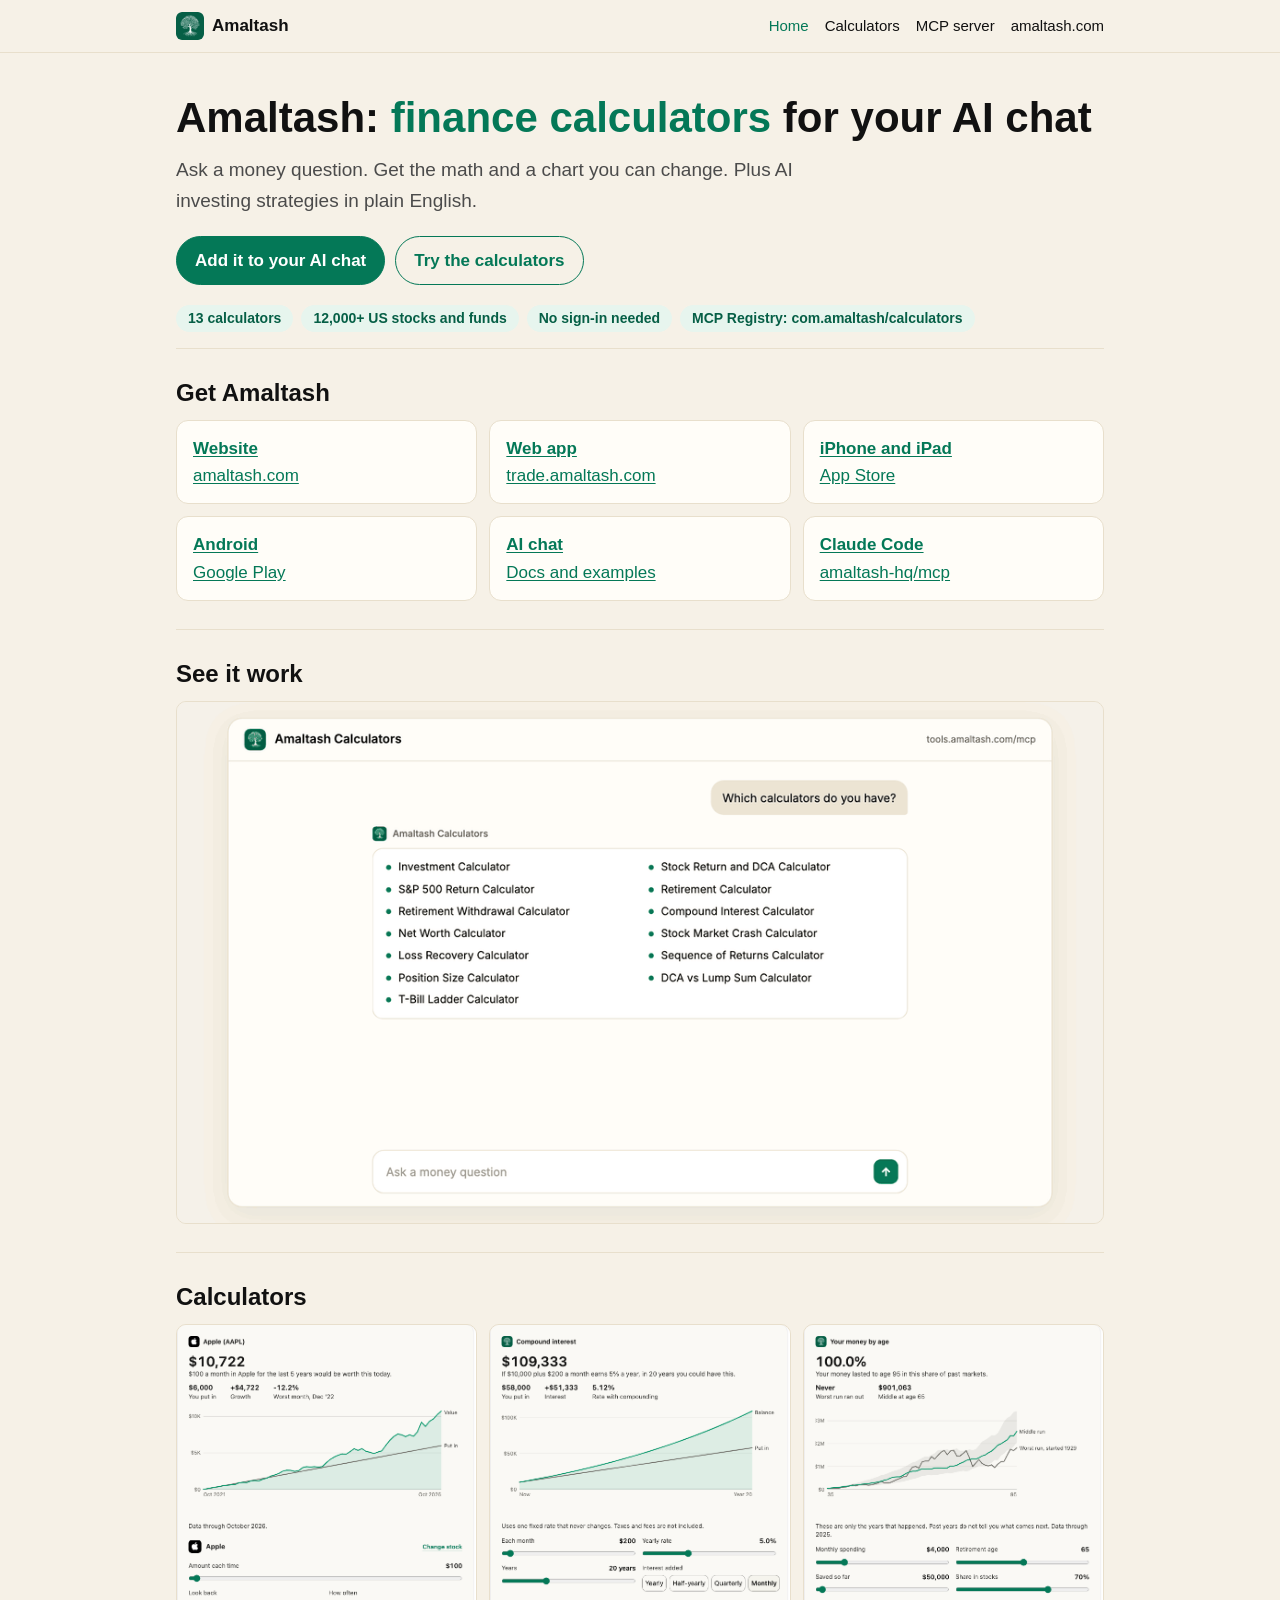
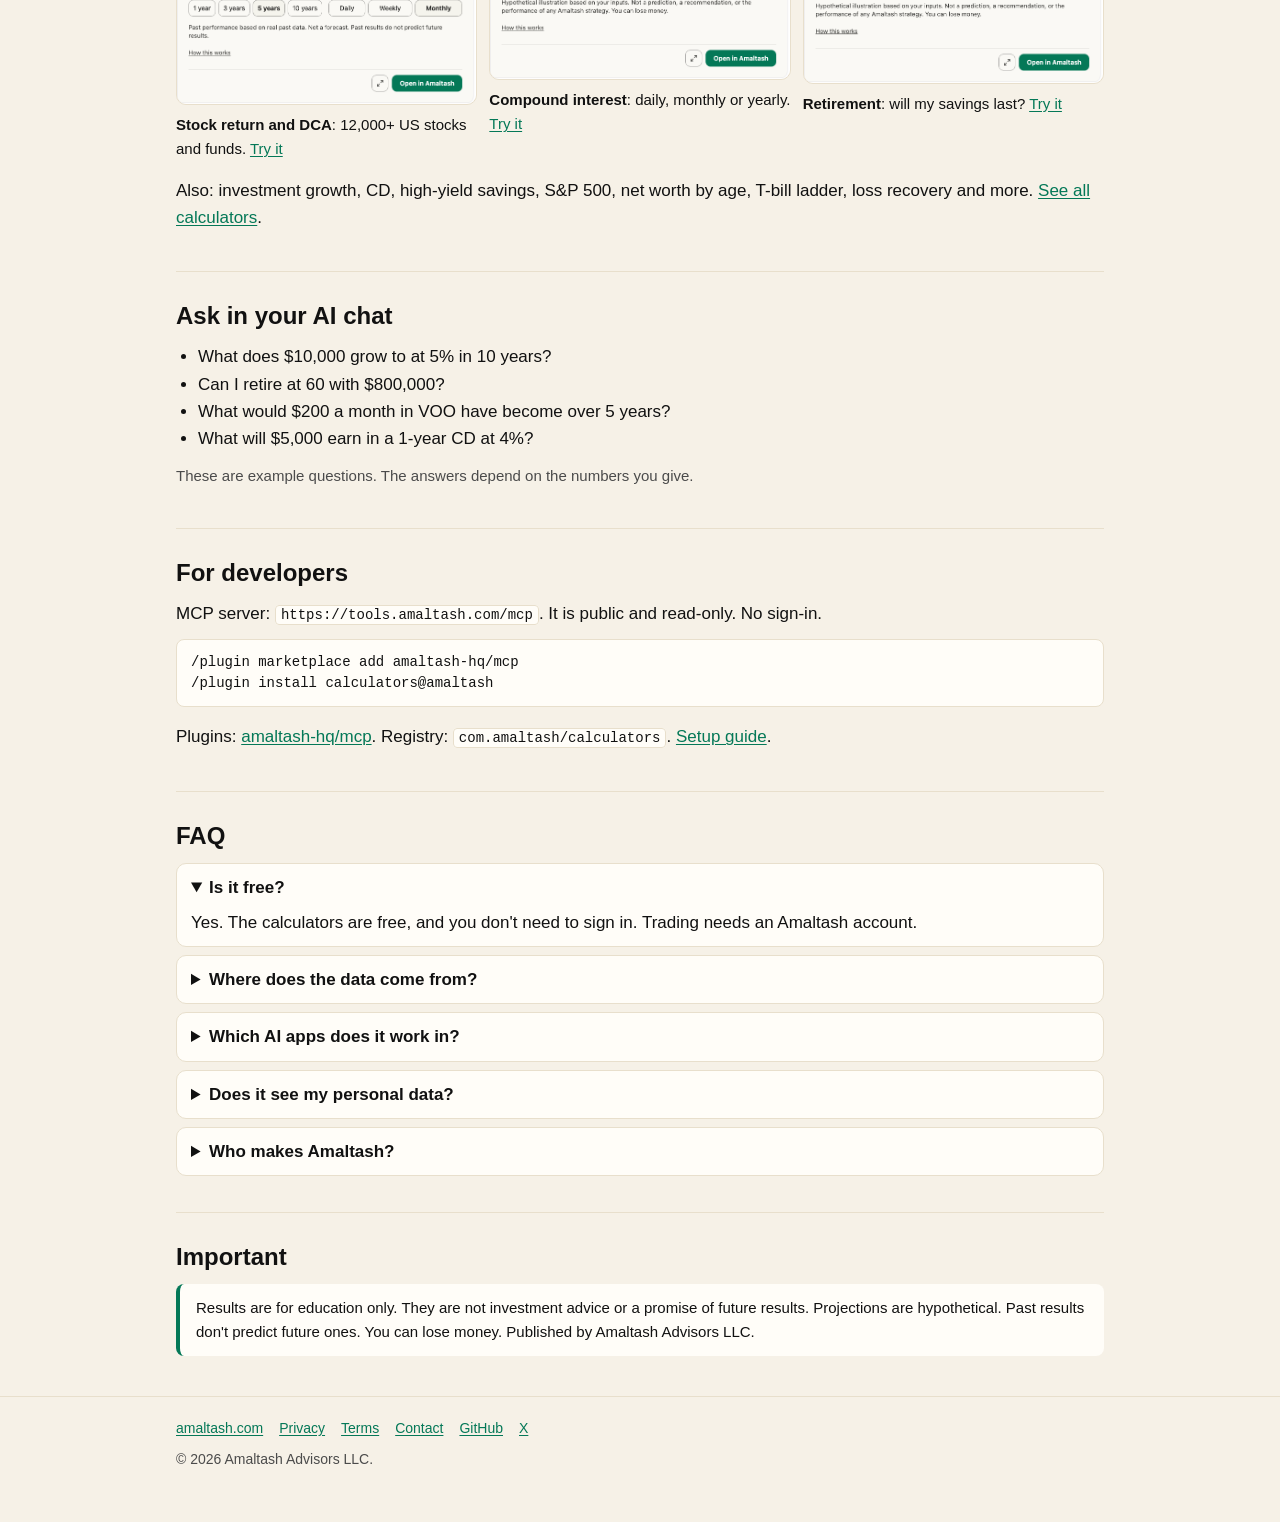
==== index.html @ 0548bd95 "Add Amaltash developer site (AMA-10800) Static home, calculators and MCP setup pages with JSON-LD, s" ====
<!doctype html>
<!-- Amaltash developer site, home. AMA-10800, 2026-11-10. Plain static HTML, no tracking scripts. -->
<html lang="en">
<head>
<meta charset="utf-8">
<meta name="viewport" content="width=device-width, initial-scale=1">
<title>Amaltash: Free Compound Interest and Retirement Calculators for Your AI Chat</title>
<meta name="description" content="Free compound interest, investment, retirement, CD, S&amp;P 500 and DCA calculators in your AI chat, with charts you can change. No sign-in needed.">
<link rel="canonical" href="https://amaltash-hq.github.io/">
<link rel="icon" href="/assets/icon-512.png" type="image/png">
<meta name="theme-color" content="#f6f1e7">
<meta property="og:type" content="website">
<meta property="og:site_name" content="Amaltash">
<meta property="og:title" content="Amaltash: finance calculators for your AI chat">
<meta property="og:description" content="Ask a money question. Get the math and a chart you can change. Free, no sign-in.">
<meta property="og:url" content="https://amaltash-hq.github.io/">
<meta property="og:image" content="https://amaltash-hq.github.io/assets/card-compound.png">
<meta name="twitter:card" content="summary_large_image">
<meta name="twitter:site" content="@amaltash_hq">
<link rel="stylesheet" href="/assets/style.css">
<script type="application/ld+json">
{
  "@context": "https://schema.org",
  "@type": "Organization",
  "name": "Amaltash",
  "url": "https://amaltash.com",
  "logo": "https://amaltash.com/icon-512.png",
  "sameAs": [
    "https://x.com/amaltash_hq",
    "https://apps.apple.com/app/id6785155640",
    "https://play.google.com/store/apps/details?id=com.amaltash.trade",
    "https://github.com/amaltash-hq"
  ]
}
</script>
<script type="application/ld+json">
{
  "@context": "https://schema.org",
  "@type": "FAQPage",
  "mainEntity": [
    {"@type": "Question", "name": "Is it free?", "acceptedAnswer": {"@type": "Answer", "text": "Yes. The calculators are free, and you don't need to sign in. Trading needs an Amaltash account."}},
    {"@type": "Question", "name": "Where does the data come from?", "acceptedAnswer": {"@type": "Answer", "text": "Prices for 12,000+ US stocks and funds, updated nightly. US returns since 1928 from NYU Stern. Net worth by age from the Federal Reserve 2022 survey."}},
    {"@type": "Question", "name": "Which AI apps does it work in?", "acceptedAnswer": {"@type": "Answer", "text": "Claude today, on the web, desktop and in Claude Code. ChatGPT and Google once they approve it."}},
    {"@type": "Question", "name": "Does it see my personal data?", "acceptedAnswer": {"@type": "Answer", "text": "No. It only gets the numbers in your question. It does not need an account, and it cannot trade or move money."}},
    {"@type": "Question", "name": "Who makes Amaltash?", "acceptedAnswer": {"@type": "Answer", "text": "Amaltash Advisors LLC, an SEC-registered investment adviser."}}
  ]
}
</script>
</head>
<body>
<header class="top"><div class="wrap">
  <a class="brand" href="/"><img src="/assets/icon-512.png" alt="" width="28" height="28">Amaltash</a>
  <nav class="nav" aria-label="Main">
    <a href="/" aria-current="page">Home</a>
    <a href="/calculators/">Calculators</a>
    <a href="/mcp/">MCP server</a>
    <a href="https://amaltash.com">amaltash.com</a>
  </nav>
</div></header>

<main class="wrap">
  <div class="hero">
    <h1>Amaltash: <span>finance calculators</span> for your AI chat</h1>
    <p class="lead">Ask a money question. Get the math and a chart you can change. Plus AI investing strategies in plain English.</p>
    <div class="btns">
      <a class="btn btn-main" href="https://amaltash.com/mcp/calculators?utm_source=github_pages&amp;utm_medium=referral&amp;utm_campaign=developer_site&amp;utm_content=hero">Add it to your AI chat</a>
      <a class="btn btn-alt" href="https://amaltash.com/calculators?utm_source=github_pages&amp;utm_medium=referral&amp;utm_campaign=developer_site&amp;utm_content=hero">Try the calculators</a>
    </div>
    <ul class="facts">
      <li>13 calculators</li>
      <li>12,000+ US stocks and funds</li>
      <li>No sign-in needed</li>
      <li>MCP Registry: com.amaltash/calculators</li>
    </ul>
  </div>

  <section id="get">
    <h2>Get Amaltash</h2>
    <div class="grid grid-3">
      <a class="card" href="https://amaltash.com?utm_source=github_pages&amp;utm_medium=referral&amp;utm_campaign=developer_site&amp;utm_content=get"><b>Website</b>amaltash.com</a>
      <a class="card" href="https://trade.amaltash.com?utm_source=github_pages&amp;utm_medium=referral&amp;utm_campaign=developer_site&amp;utm_content=get"><b>Web app</b>trade.amaltash.com</a>
      <a class="card" href="https://apps.apple.com/app/id6785155640"><b>iPhone and iPad</b>App Store</a>
      <a class="card" href="https://play.google.com/store/apps/details?id=com.amaltash.trade"><b>Android</b>Google Play</a>
      <a class="card" href="https://amaltash.com/mcp/calculators"><b>AI chat</b>Docs and examples</a>
      <a class="card" href="https://github.com/amaltash-hq/mcp"><b>Claude Code</b>amaltash-hq/mcp</a>
    </div>
  </section>

  <section id="demo">
    <h2>See it work</h2>
    <img class="demo" src="/assets/calculators.gif" width="1000" height="563" alt="Amaltash calculators in an AI chat: compound interest, retirement and stock return cards with charts">
  </section>

  <section id="calculators">
    <h2>Calculators</h2>
    <div class="grid grid-3 gallery">
      <figure><img src="/assets/card-stock.png" width="651" height="823" alt="Stock return and DCA calculator card"><figcaption><b>Stock return and DCA</b>: 12,000+ US stocks and funds. <a href="https://amaltash.com/investment-calculator">Try it</a></figcaption></figure>
      <figure><img src="/assets/card-compound.png" width="651" height="769" alt="Compound interest calculator card"><figcaption><b>Compound interest</b>: daily, monthly or yearly. <a href="https://amaltash.com/calculators">Try it</a></figcaption></figure>
      <figure><img src="/assets/card-retirement.png" width="651" height="777" alt="Retirement calculator card"><figcaption><b>Retirement</b>: will my savings last? <a href="https://amaltash.com/mcp/calculators#retirement-heading">Try it</a></figcaption></figure>
    </div>
    <p style="margin-top:16px">Also: investment growth, CD, high-yield savings, S&amp;P 500, net worth by age, T-bill ladder, loss recovery and more. <a href="/calculators/">See all calculators</a>.</p>
  </section>

  <section id="ask">
    <h2>Ask in your AI chat</h2>
    <ul>
      <li>What does $10,000 grow to at 5% in 10 years?</li>
      <li>Can I retire at 60 with $800,000?</li>
      <li>What would $200 a month in VOO have become over 5 years?</li>
      <li>What will $5,000 earn in a 1-year CD at 4%?</li>
    </ul>
    <p class="muted">These are example questions. The answers depend on the numbers you give.</p>
  </section>

  <section id="developers">
    <h2>For developers</h2>
    <p>MCP server: <code>https://tools.amaltash.com/mcp</code>. It is public and read-only. No sign-in.</p>
    <pre><code>/plugin marketplace add amaltash-hq/mcp
/plugin install calculators@amaltash</code></pre>
    <p>Plugins: <a href="https://github.com/amaltash-hq/mcp">amaltash-hq/mcp</a>. Registry: <code>com.amaltash/calculators</code>. <a href="/mcp/">Setup guide</a>.</p>
  </section>

  <section id="faq">
    <h2>FAQ</h2>
    <details open><summary>Is it free?</summary><p>Yes. The calculators are free, and you don't need to sign in. Trading needs an Amaltash account.</p></details>
    <details><summary>Where does the data come from?</summary><p>Prices for 12,000+ US stocks and funds, updated nightly. US returns since 1928 from NYU Stern. Net worth by age from the Federal Reserve 2022 survey.</p></details>
    <details><summary>Which AI apps does it work in?</summary><p>Claude today, on the web, desktop and in Claude Code. ChatGPT and Google once they approve it.</p></details>
    <details><summary>Does it see my personal data?</summary><p>No. It only gets the numbers in your question. It does not need an account, and it cannot trade or move money.</p></details>
    <details><summary>Who makes Amaltash?</summary><p>Amaltash Advisors LLC, an SEC-registered investment adviser.</p></details>
  </section>

  <section id="important">
    <h2>Important</h2>
    <p class="disclaimer">Results are for education only. They are not investment advice or a promise of future results. Projections are hypothetical. Past results don't predict future ones. You can lose money. Published by Amaltash Advisors LLC.</p>
  </section>
</main>

<footer><div class="wrap">
  <div class="links">
    <a href="https://amaltash.com">amaltash.com</a>
    <a href="https://amaltash.com/policies/privacy#calculators-connector">Privacy</a>
    <a href="https://amaltash.com/policies/terms">Terms</a>
    <a href="https://amaltash.com/contact">Contact</a>
    <a href="https://github.com/amaltash-hq">GitHub</a>
    <a href="https://x.com/amaltash_hq">X</a>
  </div>
  <p>&copy; 2026 Amaltash Advisors LLC.</p>
</div></footer>
</body>
</html>
---- assets/style.css ----
/* Amaltash developer site styles. AMA-10800, 2026-11-10.
   Light theme only. Mobile-first: 16px side gutter, no horizontal scroll. */
:root {
  color-scheme: light;
  --cream: #f6f1e7;
  --beige: #e8dfcc;
  --card: #fffdf8;
  --ink: #111111;
  --muted: #4b4b4b;
  --emerald: #047857;
  --emerald-dark: #065f46;
  --emerald-soft: #e7f5ee;
}
* { box-sizing: border-box; }
html { -webkit-text-size-adjust: 100%; }
body {
  margin: 0;
  background: var(--cream);
  color: var(--ink);
  font: 17px/1.6 -apple-system, BlinkMacSystemFont, "Segoe UI", Roboto, sans-serif;
  overflow-x: hidden;
}
img { max-width: 100%; height: auto; display: block; }
a { color: var(--emerald); text-underline-offset: 2px; }
a:hover { color: var(--emerald-dark); }
code, pre { font: 14px/1.5 ui-monospace, SFMono-Regular, Menlo, monospace; }
code { background: var(--card); border: 1px solid var(--beige); border-radius: 4px; padding: 1px 5px; word-break: break-all; }
pre { background: var(--card); border: 1px solid var(--beige); border-radius: 8px; padding: 12px 14px; overflow-x: auto; margin: 8px 0 16px; }
pre code { border: 0; padding: 0; background: none; word-break: normal; }

.wrap { max-width: 960px; margin: 0 auto; padding: 0 16px; }

/* Header */
.top { border-bottom: 1px solid var(--beige); }
.top .wrap { display: flex; flex-wrap: wrap; align-items: center; justify-content: space-between; gap: 8px 16px; padding-top: 12px; padding-bottom: 12px; }
.brand { display: flex; align-items: center; gap: 8px; color: var(--ink); text-decoration: none; font-weight: 700; }
.brand img { width: 28px; height: 28px; border-radius: 6px; }
.nav { display: flex; flex-wrap: wrap; gap: 4px 16px; font-size: 15px; }
.nav a { color: var(--ink); text-decoration: none; }
.nav a:hover, .nav a[aria-current="page"] { color: var(--emerald); }

/* Hero */
.hero { padding: 40px 0 16px; }
h1 { font-size: 32px; line-height: 1.2; margin: 0 0 12px; }
h1 span { color: var(--emerald); }
.lead { font-size: 19px; color: var(--muted); margin: 0 0 20px; max-width: 640px; }
.btns { display: flex; flex-wrap: wrap; gap: 10px; }
.btn { display: inline-block; padding: 10px 18px; border-radius: 999px; font-weight: 600; text-decoration: none; border: 1px solid var(--emerald); }
.btn-main { background: var(--emerald); color: #fff; }
.btn-main:hover { background: var(--emerald-dark); color: #fff; }
.btn-alt { background: transparent; color: var(--emerald); }
.facts { display: flex; flex-wrap: wrap; gap: 8px; margin: 20px 0 0; padding: 0; list-style: none; }
.facts li { background: var(--emerald-soft); color: var(--emerald-dark); border-radius: 999px; padding: 2px 12px; font-size: 14px; font-weight: 600; }

/* Sections */
section { padding: 28px 0; border-top: 1px solid var(--beige); }
h2 { font-size: 24px; line-height: 1.3; margin: 0 0 12px; }
h3 { font-size: 19px; margin: 20px 0 6px; }
p { margin: 0 0 12px; }
ul { padding-left: 22px; margin: 0 0 12px; }
.muted { color: var(--muted); font-size: 15px; }

/* Grids and cards */
.grid { display: grid; grid-template-columns: 1fr; gap: 12px; }
.card { background: var(--card); border: 1px solid var(--beige); border-radius: 12px; padding: 14px 16px; min-width: 0; }
.card b { display: block; }
.card p { margin: 4px 0 0; font-size: 15px; }
figure { margin: 0; }
figcaption { font-size: 15px; margin-top: 8px; }
.gallery img, .demo { border-radius: 10px; border: 1px solid var(--beige); }
.demo { width: 100%; }

/* FAQ */
details { background: var(--card); border: 1px solid var(--beige); border-radius: 10px; padding: 10px 14px; margin: 0 0 8px; }
summary { cursor: pointer; font-weight: 600; }
details p { margin: 8px 0 0; }

/* Disclaimer and footer */
.disclaimer { background: var(--card); border-left: 4px solid var(--emerald); border-radius: 8px; padding: 12px 16px; font-size: 15px; }
footer { border-top: 1px solid var(--beige); padding: 20px 0 40px; font-size: 14px; color: var(--muted); }
footer .links { display: flex; flex-wrap: wrap; gap: 4px 16px; margin-bottom: 8px; }

@media (min-width: 640px) {
  h1 { font-size: 42px; }
  .grid-2 { grid-template-columns: repeat(2, 1fr); }
  .grid-3 { grid-template-columns: repeat(3, 1fr); }
}
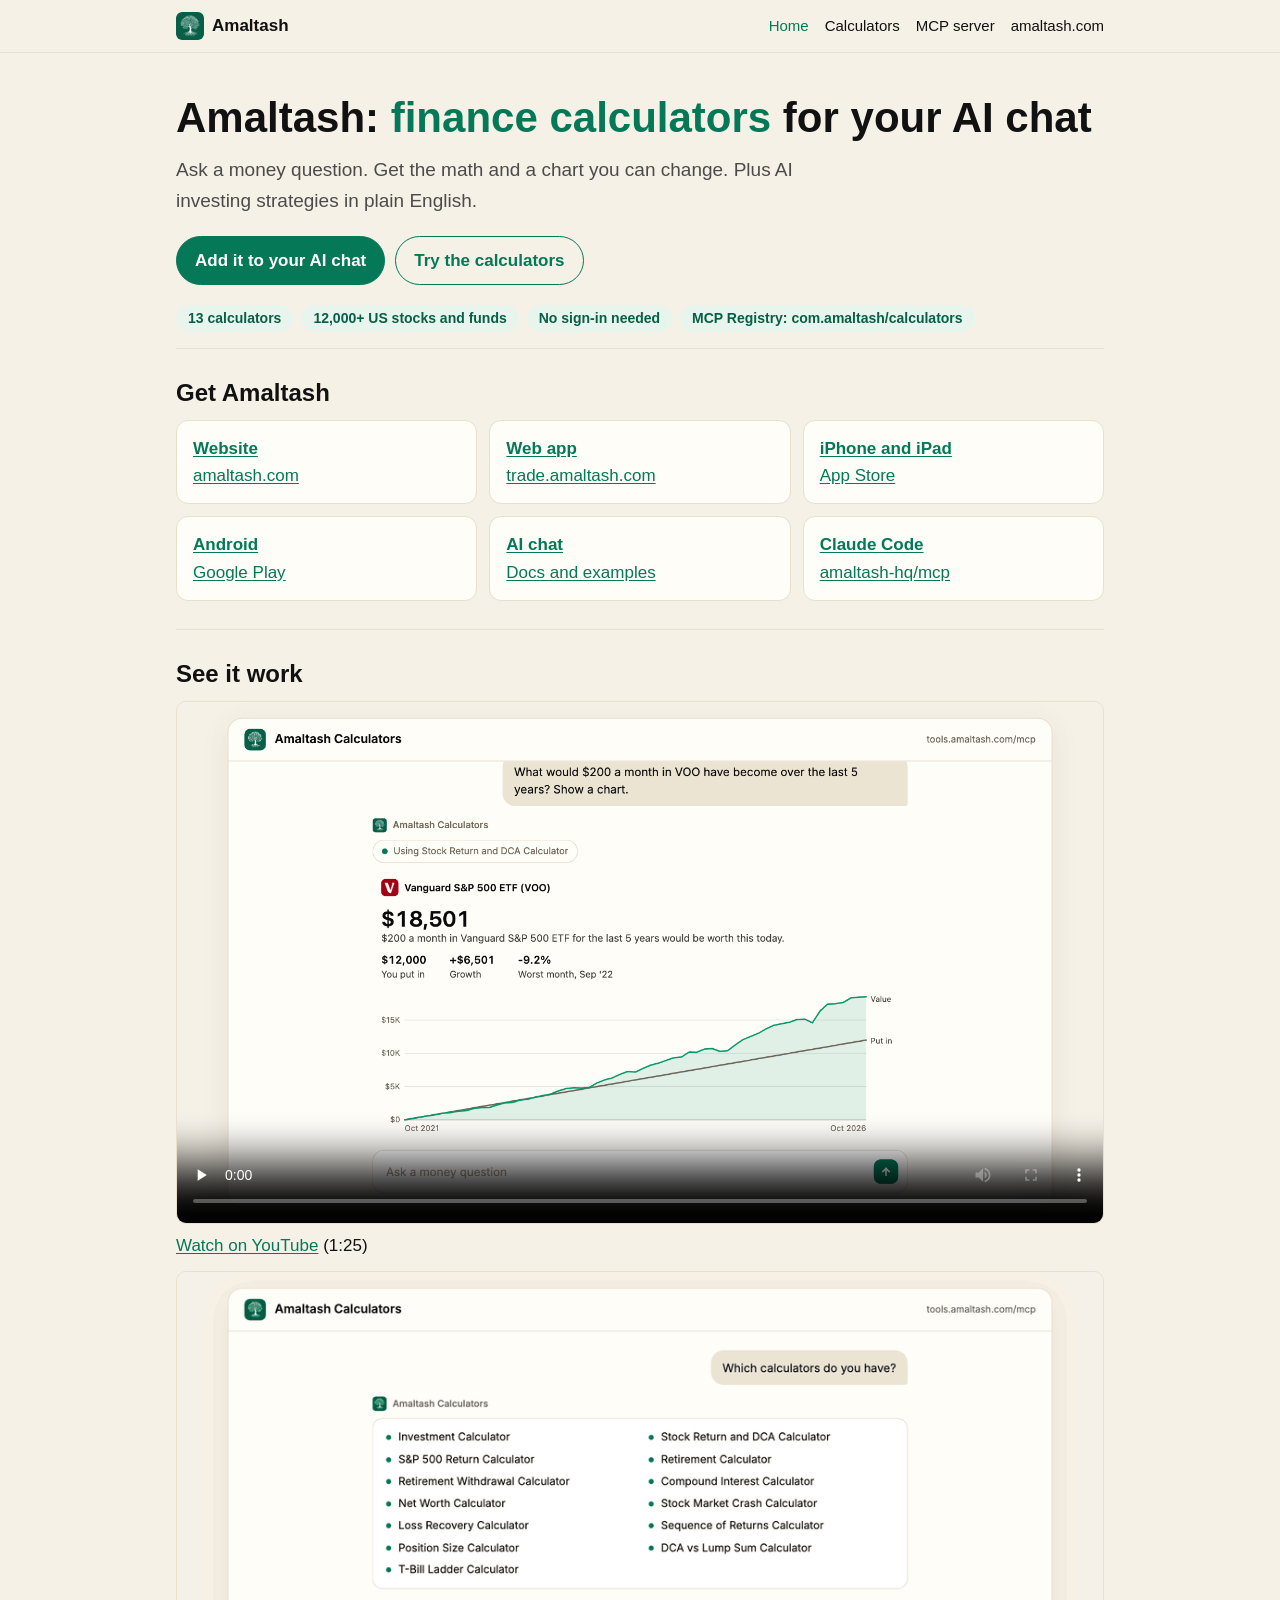
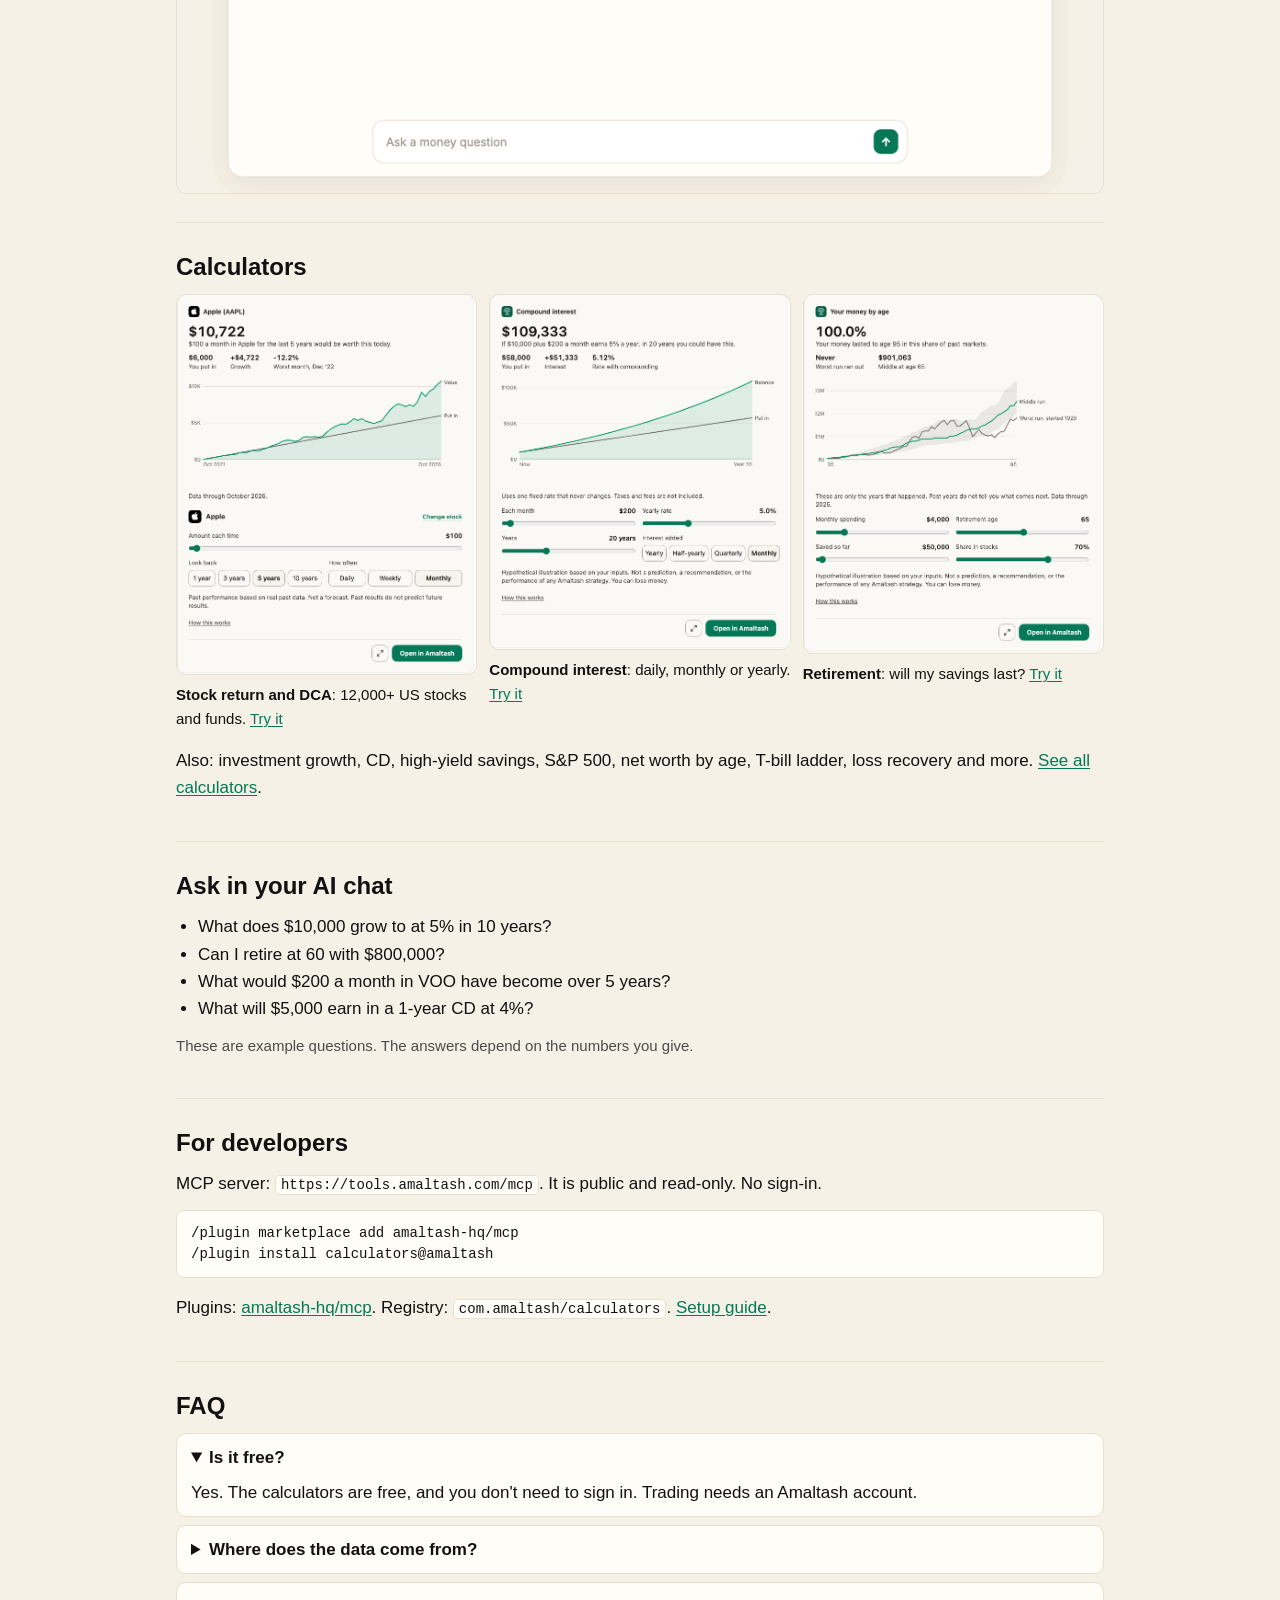
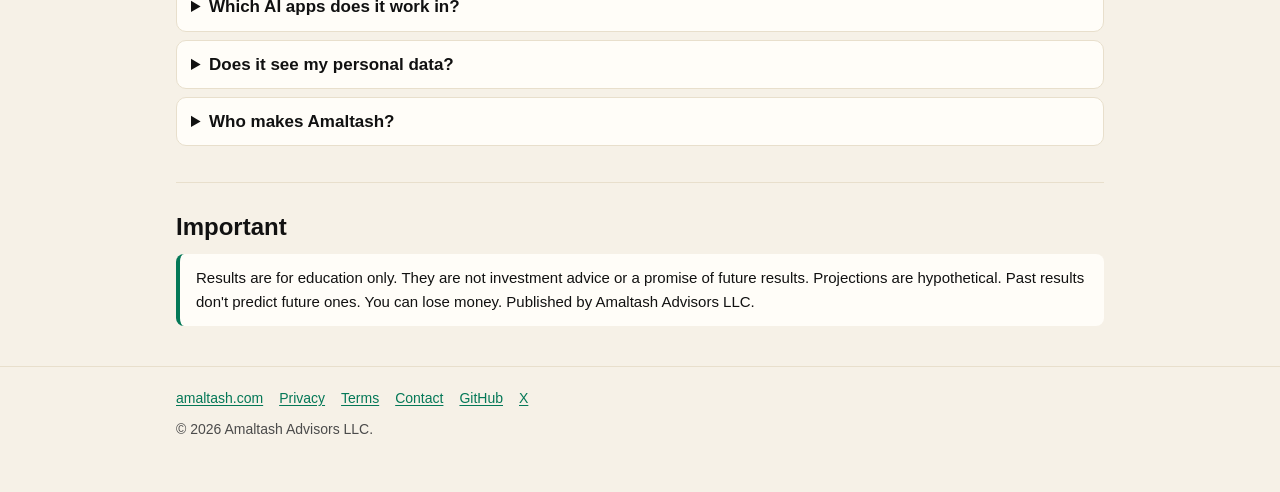
==== commit de70377e: "Add calculators demo video link (AMA-10800) Co-Authored-By: Claude Opus 5.5 <noreply@anthropic.com>" ====
--- a/index.html
+++ b/index.html
@@ -42,7 +42,7 @@
     {"@type": "Question", "name": "Where does the data come from?", "acceptedAnswer": {"@type": "Answer", "text": "Prices for 12,000+ US stocks and funds, updated nightly. US returns since 1928 from NYU Stern. Net worth by age from the Federal Reserve 2022 survey."}},
     {"@type": "Question", "name": "Which AI apps does it work in?", "acceptedAnswer": {"@type": "Answer", "text": "Claude today, on the web, desktop and in Claude Code. ChatGPT and Google once they approve it."}},
     {"@type": "Question", "name": "Does it see my personal data?", "acceptedAnswer": {"@type": "Answer", "text": "No. It only gets the numbers in your question. It does not need an account, and it cannot trade or move money."}},
-    {"@type": "Question", "name": "Who makes Amaltash?", "acceptedAnswer": {"@type": "Answer", "text": "Amaltash Advisors LLC, an SEC-registered investment adviser."}}
+    {"@type": "Question", "name": "Who makes Amaltash?", "acceptedAnswer": {"@type": "Answer", "text": "Amaltash Advisors LLC."}}
   ]
 }
 </script>
@@ -88,6 +88,12 @@
 
   <section id="demo">
     <h2>See it work</h2>
+    <!-- Demo video, AMA-10800 (2026-11-10): loads only on play. -->
+    <video class="demo" controls preload="none" playsinline poster="/assets/demo-still.png" width="1600" height="900">
+      <source src="/assets/amaltash-calculators-demo.mp4" type="video/mp4">
+      <a href="https://youtu.be/_vZFEhk1ZRY">Watch the demo on YouTube</a>
+    </video>
+    <p><a href="https://youtu.be/_vZFEhk1ZRY">Watch on YouTube</a> (1:25)</p>
     <img class="demo" src="/assets/calculators.gif" width="1000" height="563" alt="Amaltash calculators in an AI chat: compound interest, retirement and stock return cards with charts">
   </section>
 
@@ -126,7 +132,7 @@
     <details><summary>Where does the data come from?</summary><p>Prices for 12,000+ US stocks and funds, updated nightly. US returns since 1928 from NYU Stern. Net worth by age from the Federal Reserve 2022 survey.</p></details>
     <details><summary>Which AI apps does it work in?</summary><p>Claude today, on the web, desktop and in Claude Code. ChatGPT and Google once they approve it.</p></details>
     <details><summary>Does it see my personal data?</summary><p>No. It only gets the numbers in your question. It does not need an account, and it cannot trade or move money.</p></details>
-    <details><summary>Who makes Amaltash?</summary><p>Amaltash Advisors LLC, an SEC-registered investment adviser.</p></details>
+    <details><summary>Who makes Amaltash?</summary><p>Amaltash Advisors LLC.</p></details>
   </section>
 
   <section id="important">
--- a/assets/style.css
+++ b/assets/style.css
@@ -85,3 +85,5 @@
   .grid-2 { grid-template-columns: repeat(2, 1fr); }
   .grid-3 { grid-template-columns: repeat(3, 1fr); }
 }
+/* Demo video, AMA-10800 (2026-11-10): keep 16:9 at any width. */
+video.demo { height: auto; display: block; margin-bottom: 8px; }
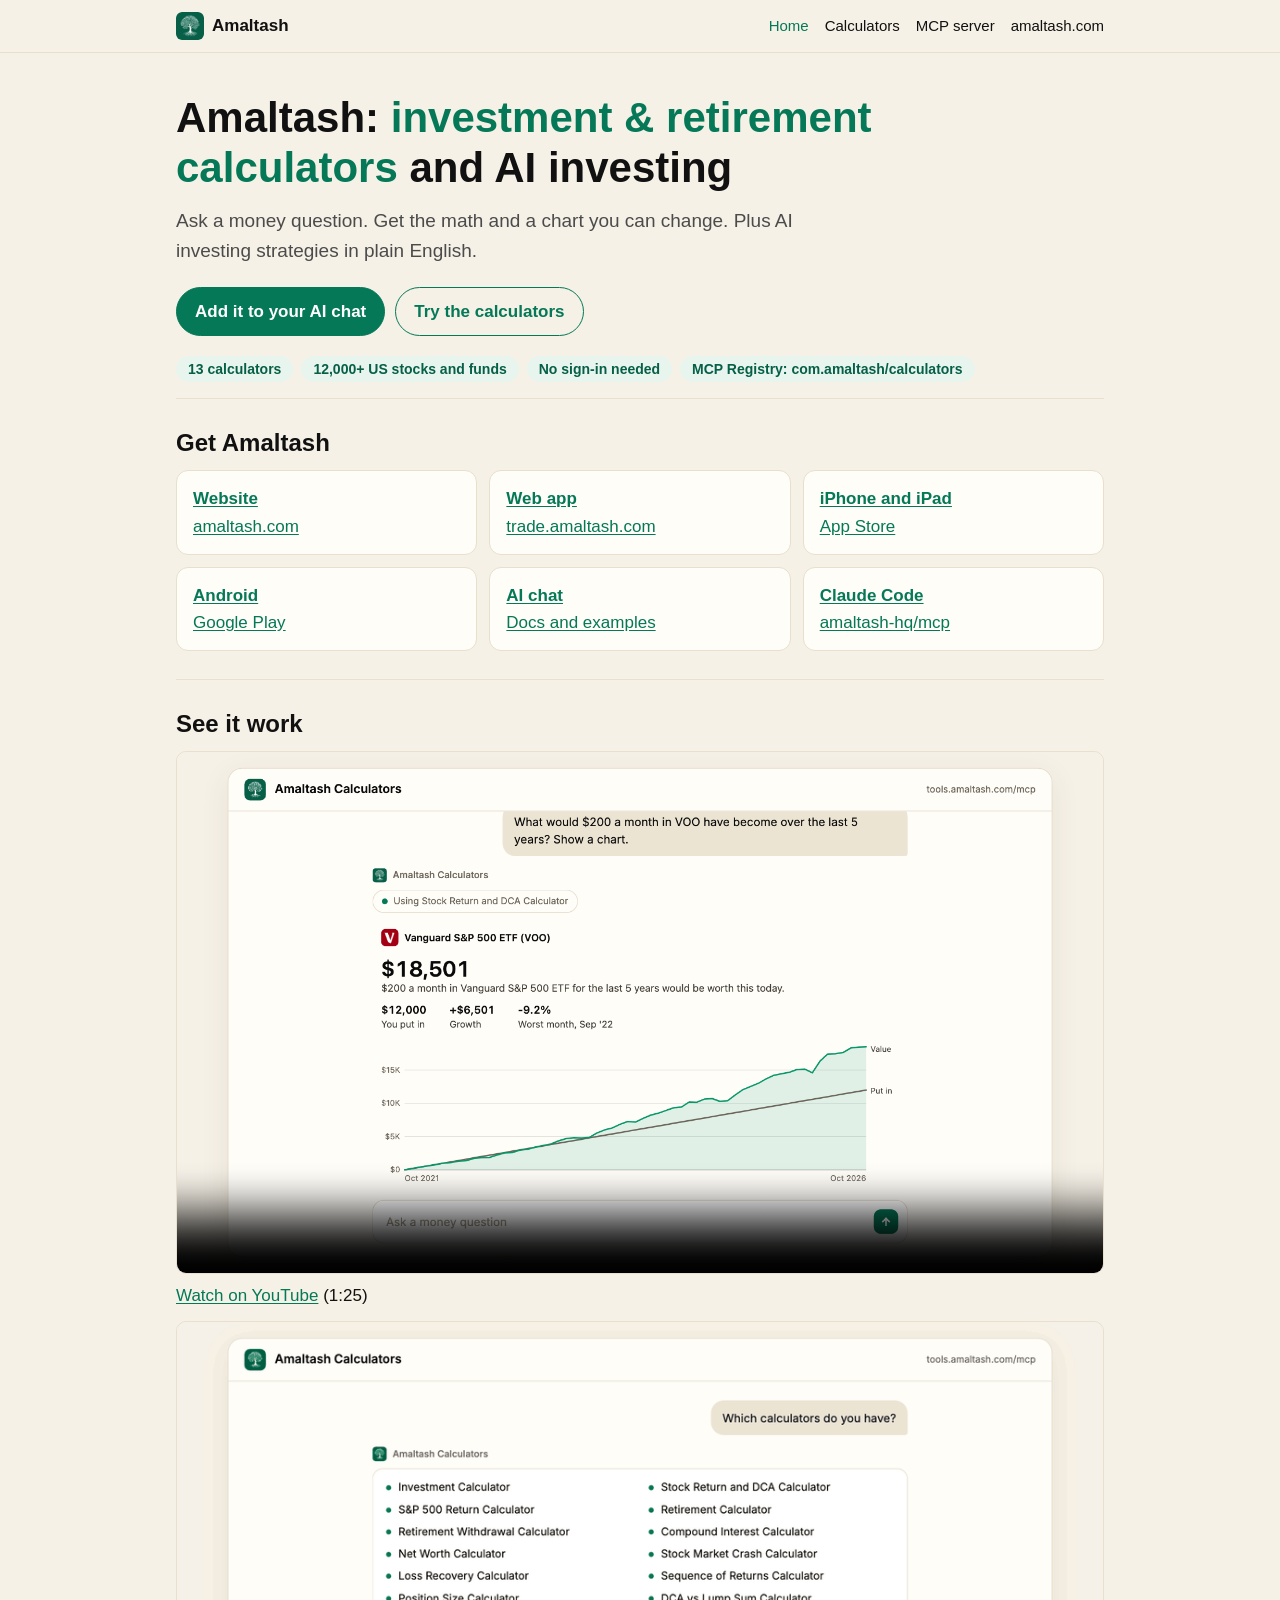
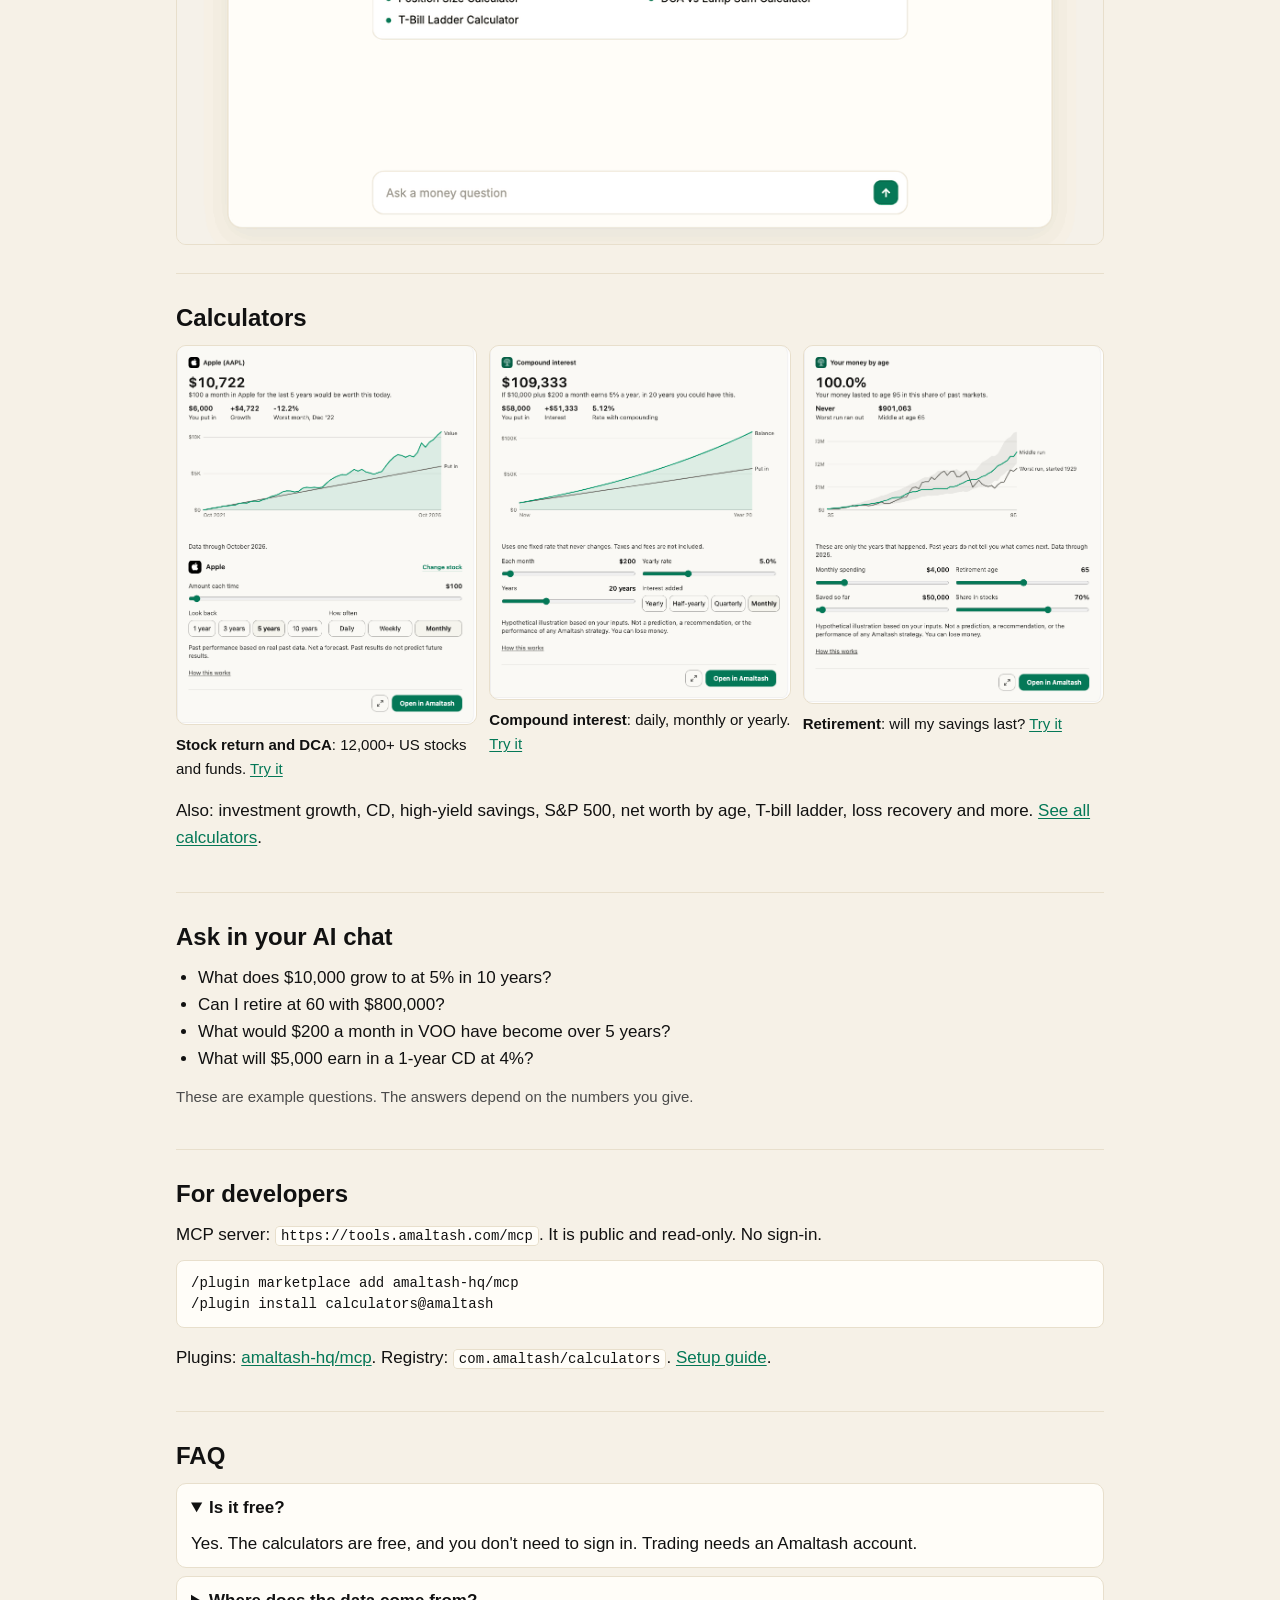
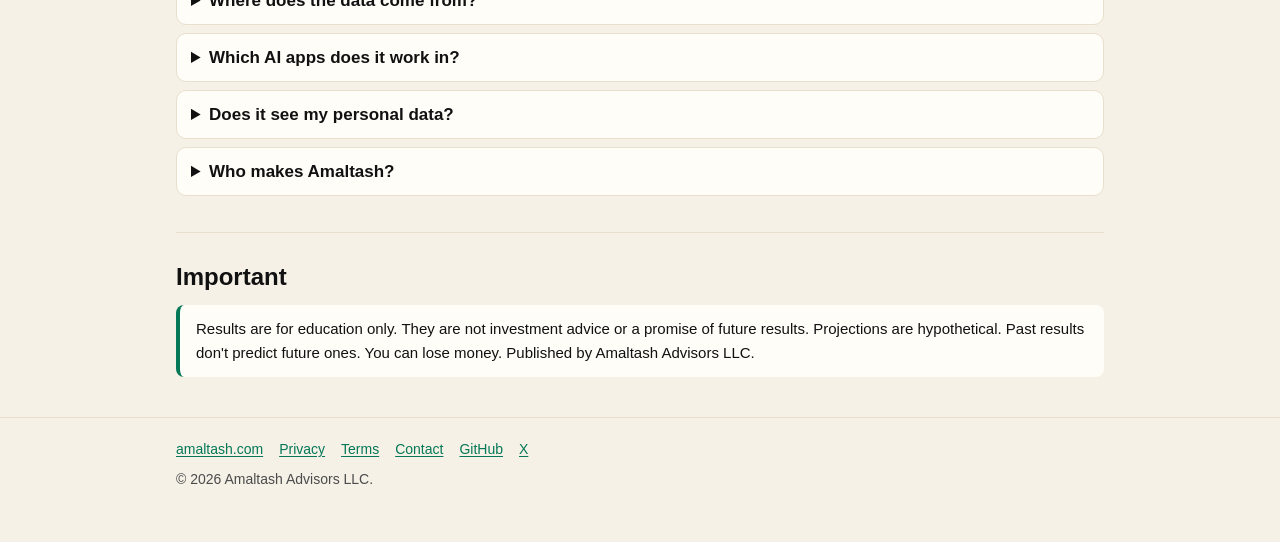
==== commit ab988e23: "copy: lead with investment calculator, retirement calculator and AI investing Co-Authored-By: Claude" ====
--- a/index.html
+++ b/index.html
@@ -4,14 +4,14 @@
 <head>
 <meta charset="utf-8">
 <meta name="viewport" content="width=device-width, initial-scale=1">
-<title>Amaltash: Free Compound Interest and Retirement Calculators for Your AI Chat</title>
-<meta name="description" content="Free compound interest, investment, retirement, CD, S&amp;P 500 and DCA calculators in your AI chat, with charts you can change. No sign-in needed.">
+<title>Amaltash: Investment Calculator, Retirement Calculator &amp; AI Investing</title>
+<meta name="description" content="Free investment and retirement calculators in your AI chat, plus compound interest, CD, S&amp;P 500 and DCA, with charts you can change. And AI investing in plain English.">
 <link rel="canonical" href="https://amaltash-hq.github.io/">
 <link rel="icon" href="/assets/icon-512.png" type="image/png">
 <meta name="theme-color" content="#f6f1e7">
 <meta property="og:type" content="website">
 <meta property="og:site_name" content="Amaltash">
-<meta property="og:title" content="Amaltash: finance calculators for your AI chat">
+<meta property="og:title" content="Amaltash: Investment Calculator, Retirement Calculator &amp; AI Investing">
 <meta property="og:description" content="Ask a money question. Get the math and a chart you can change. Free, no sign-in.">
 <meta property="og:url" content="https://amaltash-hq.github.io/">
 <meta property="og:image" content="https://amaltash-hq.github.io/assets/card-compound.png">
@@ -60,7 +60,7 @@
 
 <main class="wrap">
   <div class="hero">
-    <h1>Amaltash: <span>finance calculators</span> for your AI chat</h1>
+    <h1>Amaltash: <span>investment &amp; retirement calculators</span> and AI investing</h1>
     <p class="lead">Ask a money question. Get the math and a chart you can change. Plus AI investing strategies in plain English.</p>
     <div class="btns">
       <a class="btn btn-main" href="https://amaltash.com/mcp/calculators?utm_source=github_pages&amp;utm_medium=referral&amp;utm_campaign=developer_site&amp;utm_content=hero">Add it to your AI chat</a>
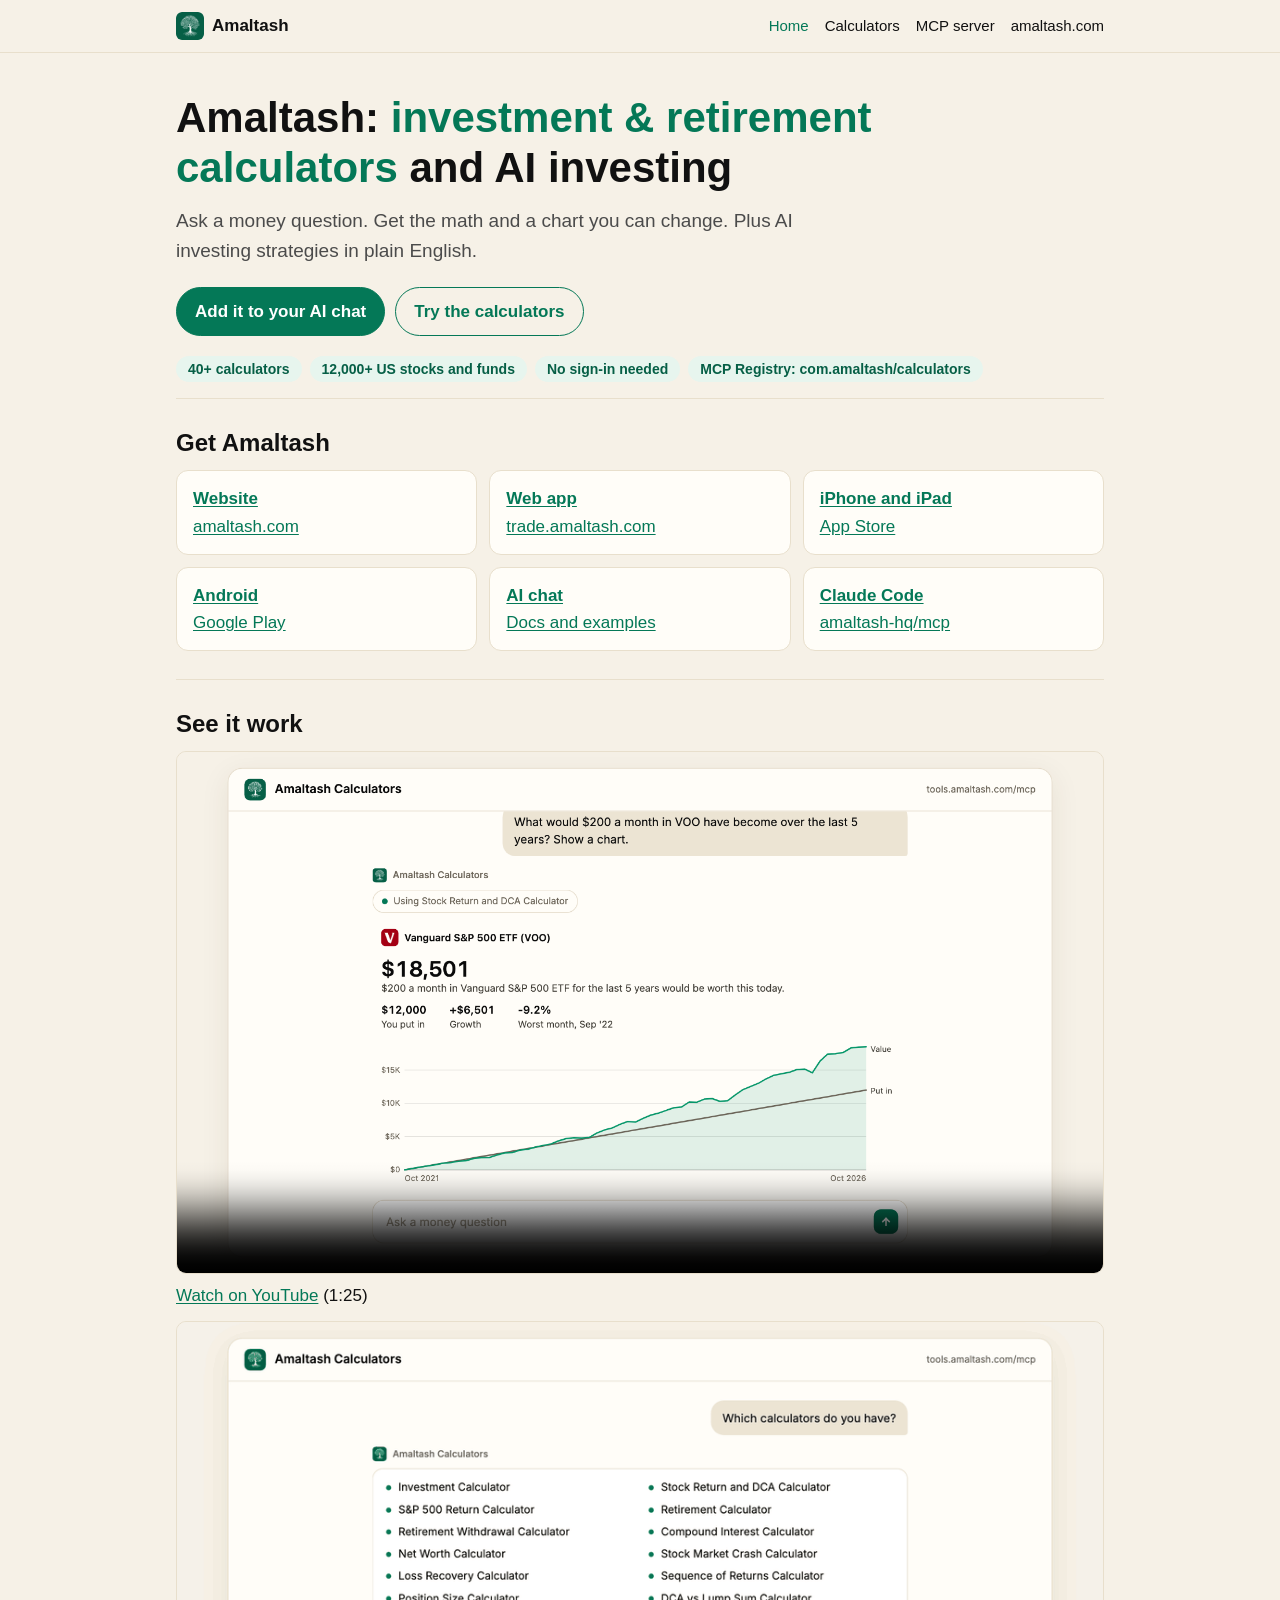
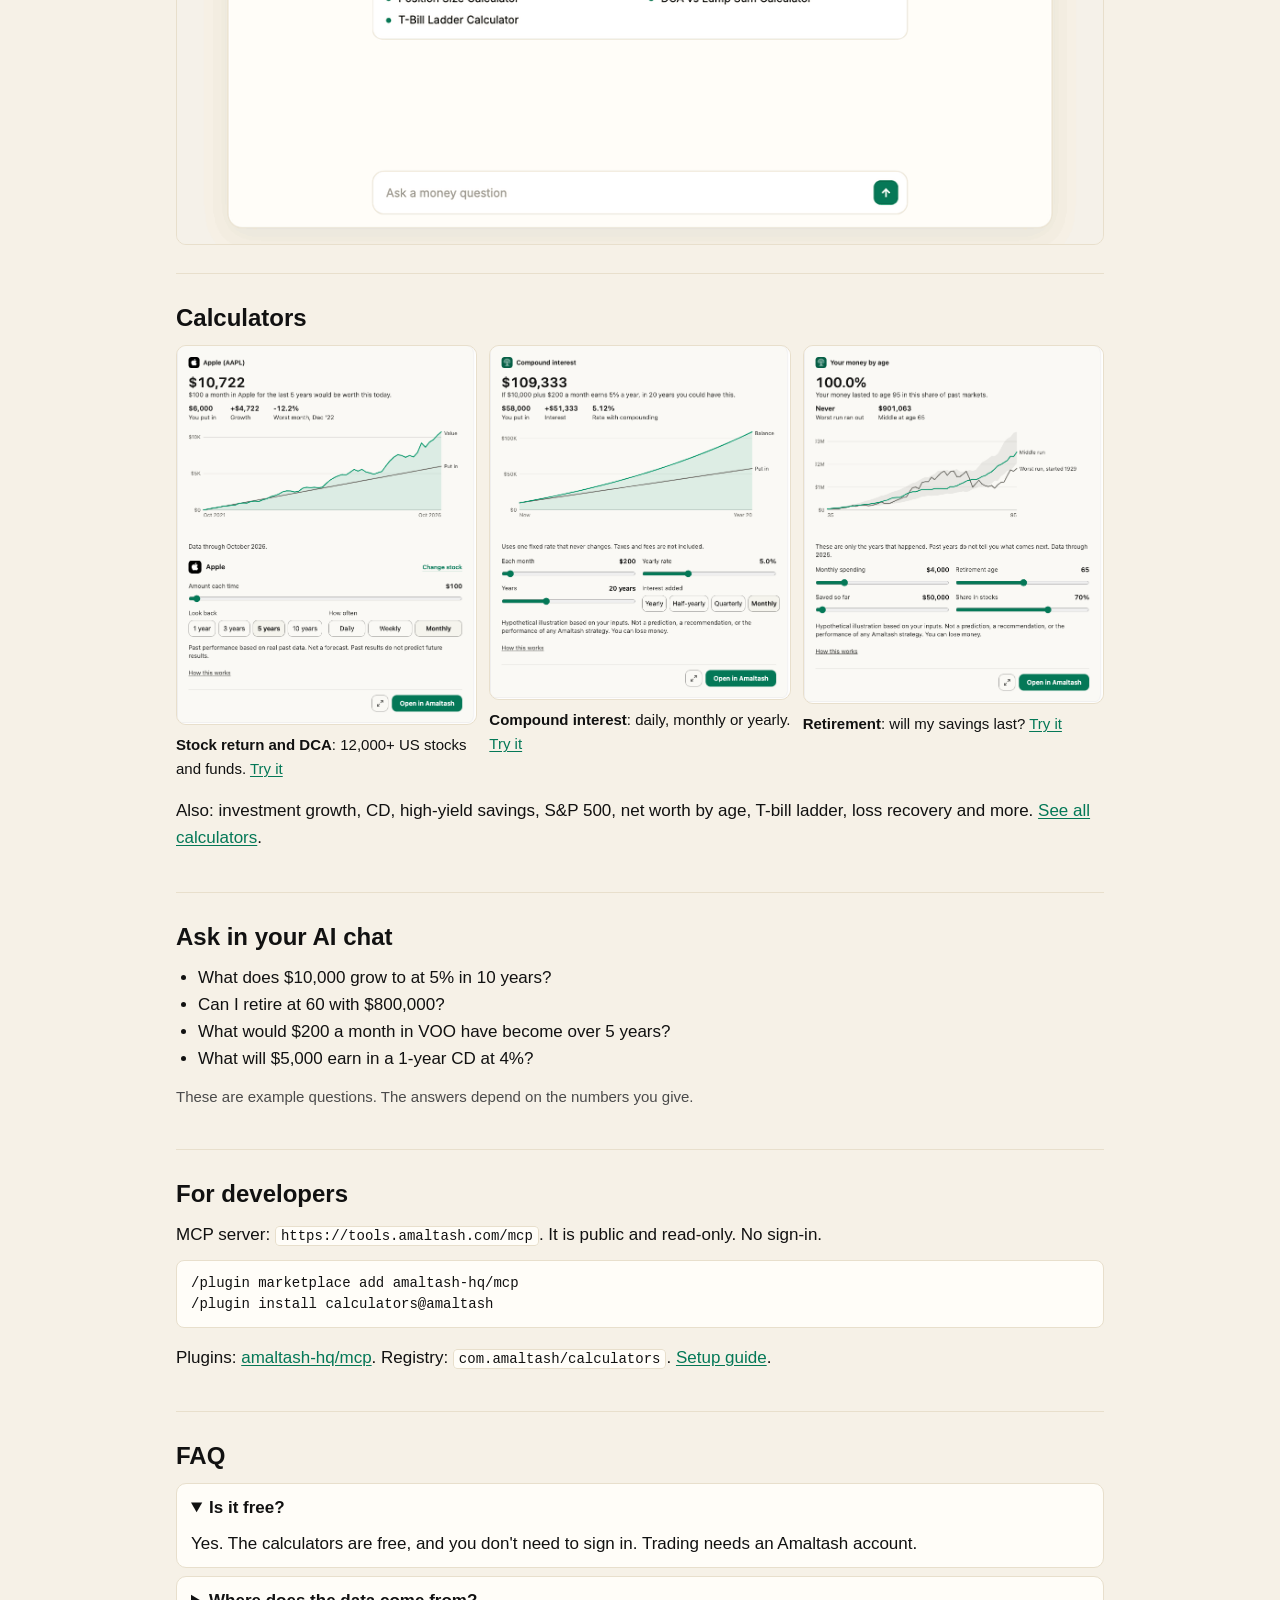
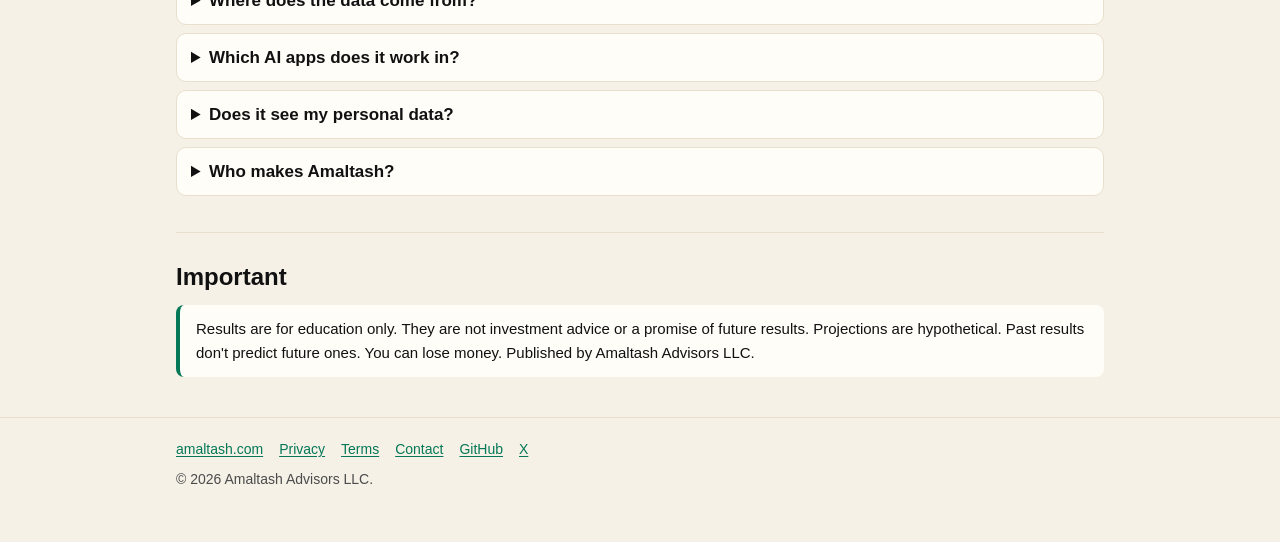
==== commit 4d7263b9: "docs: say 40+ calculators instead of 13 Co-Authored-By: Claude Opus 5.5 <noreply@anthropic.com>" ====
--- a/index.html
+++ b/index.html
@@ -67,7 +67,7 @@
       <a class="btn btn-alt" href="https://amaltash.com/calculators?utm_source=github_pages&amp;utm_medium=referral&amp;utm_campaign=developer_site&amp;utm_content=hero">Try the calculators</a>
     </div>
     <ul class="facts">
-      <li>13 calculators</li>
+      <li>40+ calculators</li>
       <li>12,000+ US stocks and funds</li>
       <li>No sign-in needed</li>
       <li>MCP Registry: com.amaltash/calculators</li>
@@ -91,9 +91,9 @@
     <!-- Demo video, AMA-10800 (2026-11-10): loads only on play. -->
     <video class="demo" controls preload="none" playsinline poster="/assets/demo-still.png" width="1600" height="900">
       <source src="/assets/amaltash-calculators-demo.mp4" type="video/mp4">
-      <a href="https://youtu.be/_vZFEhk1ZRY">Watch the demo on YouTube</a>
+      <a href="https://youtu.be/CpCs-4aTJyc">Watch the demo on YouTube</a>
     </video>
-    <p><a href="https://youtu.be/_vZFEhk1ZRY">Watch on YouTube</a> (1:25)</p>
+    <p><a href="https://youtu.be/CpCs-4aTJyc">Watch on YouTube</a> (1:25)</p>
     <img class="demo" src="/assets/calculators.gif" width="1000" height="563" alt="Amaltash calculators in an AI chat: compound interest, retirement and stock return cards with charts">
   </section>
 
